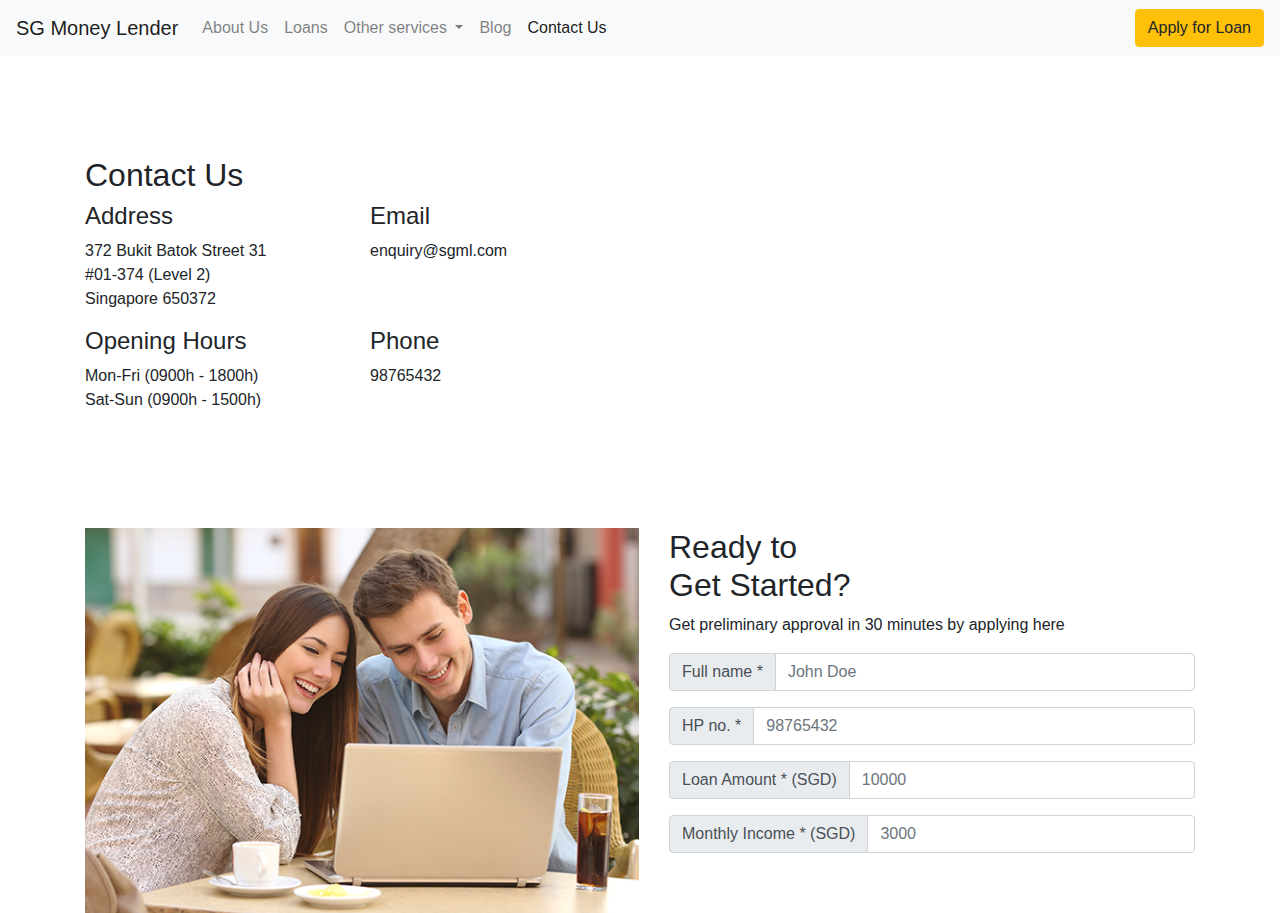
==== contact.html @ 0b42d57b "Add contact page" ====
<html>

<head>
    <!-- Required meta tags -->
    <meta charset="utf-8" />
    <meta name="viewport" content="width=device-width, initial-scale=1" />

    <!-- Awesome font -->
    <link href="https://cdnjs.cloudflare.com/ajax/libs/font-awesome/5.15.4/css/all.min.css" rel="stylesheet" />

    <!-- GoogleFonts -->
    <link rel="preconnect" href="https://fonts.googleapis.com" />
    <link rel="preconnect" href="https://fonts.gstatic.com" crossorigin />
    <link href="https://fonts.googleapis.com/css2?family=Raleway:wght@100;400;700&display=swap" rel="stylesheet" />

    <!-- Bootstrap CSS -->
    <!-- <link href="https://cdn.jsdelivr.net/npm/bootstrap@5.1.1/dist/css/bootstrap.min.css" rel="stylesheet" integrity="sha384-F3w7mX95PdgyTmZZMECAngseQB83DfGTowi0iMjiWaeVhAn4FJkqJByhZMI3AhiU" crossorigin="anonymous"> -->
    <link rel="stylesheet" href="https://maxcdn.bootstrapcdn.com/bootstrap/4.0.0/css/bootstrap.min.css" integrity="sha384-Gn5384xqQ1aoWXA+058RXPxPg6fy4IWvTNh0E263XmFcJlSAwiGgFAW/dAiS6JXm" crossorigin="anonymous" />
    <script src="https://code.jquery.com/jquery-3.2.1.slim.min.js" integrity="sha384-KJ3o2DKtIkvYIK3UENzmM7KCkRr/rE9/Qpg6aAZGJwFDMVNA/GpGFF93hXpG5KkN" crossorigin="anonymous"></script>
    <script src="https://cdnjs.cloudflare.com/ajax/libs/popper.js/1.12.9/umd/popper.min.js" integrity="sha384-ApNbgh9B+Y1QKtv3Rn7W3mgPxhU9K/ScQsAP7hUibX39j7fakFPskvXusvfa0b4Q" crossorigin="anonymous"></script>
    <script src="https://maxcdn.bootstrapcdn.com/bootstrap/4.0.0/js/bootstrap.min.js" integrity="sha384-JZR6Spejh4U02d8jOt6vLEHfe/JQGiRRSQQxSfFWpi1MquVdAyjUar5+76PVCmYl" crossorigin="anonymous"></script>
    <link href="css/styles.css" rel="stylesheet" />
    <link href="css/contact_styles.css" rel="stylesheet" />

    <title>SG Money Lender</title>
</head>

<body>
    <nav class="navbar navbar-expand-lg navbar-light bg-light">
        <a class="navbar-brand" href="#">SG Money Lender</a>
        <button class="navbar-toggler" type="button" data-toggle="collapse" data-target="#navbarSupportedContent" aria-controls="navbarSupportedContent" aria-expanded="false" aria-label="Toggle navigation">
        <span class="navbar-toggler-icon"></span>
      </button>

        <div class="collapse navbar-collapse .justify-content-end" id="navbarSupportedContent">
            <ul class="navbar-nav mr-auto">
                <li class="nav-item">
                    <a class="nav-link" href="#">About Us</a>
                </li>
                <li class="nav-item">
                    <a class="nav-link" href="loans.html">Loans <span class="sr-only">(current)</span></a
            >
          </li>
          <li class="nav-item dropdown">
            <a
              class="nav-link dropdown-toggle"
              href="#"
              id="navbarDropdown"
              role="button"
              data-toggle="dropdown"
              aria-haspopup="true"
              aria-expanded="false"
            >
              Other services
            </a>
                    <div class="dropdown-menu" aria-labelledby="navbarDropdown">
                        <a class="dropdown-item" href="#">Personal Loan</a>
                        <a class="dropdown-item" href="#">Student Loan</a>
                        <div class="dropdown-divider"></div>
                        <a class="dropdown-item" href="#">Other Loans</a>
                    </div>
                </li>
                <li class="nav-item">
                    <a class="nav-link" href="#">Blog</a>
                </li>
                <li class="nav-item active">
                    <a class="nav-link" href="contact.html">Contact Us</a>
                </li>
            </ul>
        </div>
        <button type="button" class="btn btn-warning">Apply for Loan</button>
    </nav>

    <div class="container">
        <div class="row add-space">
            <div class="col-6">
                <h2>Contact Us</h2>
                <div class="row">
                    <div class="col">
                        <h4>Address</h4>
                        <p>372 Bukit Batok Street 31<br>#01-374 (Level 2)<br>Singapore 650372</p>
                    </div>
                    <div class="col">
                        <h4>Email</h4>
                        <p>enquiry@sgml.com</p>
                    </div>
                </div>
                <div class="row">
                    <div class="col">
                        <h4>Opening Hours</h4>
                        <p>Mon-Fri (0900h - 1800h)<br>Sat-Sun (0900h - 1500h)</p>
                    </div>
                    <div class="col">
                        <h4>Phone</h4>
                        <p>98765432</p>
                    </div>
                </div>
            </div>
            <div class="col-6">
                <div class="wpb_map_wraper">
                    <iframe src="https://www.google.com/maps/embed?pb=!1m18!1m12!1m3!1d3988.6961257742837!2d103.74906966475405!3d1.358955799008866!2m3!1f0!2f0!3f0!3m2!1i1024!2i768!4f13.1!3m3!1m2!1s0x31da10361135a86d%3A0xaa0faea4fb11d87e!2sBest+Credit+%7C+Licensed+Moneylender+Singapore+%7C+Personal+Loan+Business+Loan+Review!5e0!3m2!1sen!2ssg!4v1550627260230"
                        width="600" height="250" frameborder="0" style="border: 0px; pointer-events: none;" allowfullscreen=""></iframe></div>
            </div>
        </div>
        <div class="row add-space">
            <div class="col">
                <img src="images/contact_couple.png">
            </div>
            <div class="col">
                <h2>Ready to<br>Get Started?</h2>
                <p>Get preliminary approval in 30 minutes by applying here</p>
                <div class="input-group mb-3">
                    <div class="input-group-prepend">
                        <span class="input-group-text" id="basic-addon3">Full name *</span>
                    </div>
                    <input type="text" class="form-control" id="basic-url" aria-describedby="basic-addon3" placeholder="John Doe">
                </div>
                <div class="input-group mb-3">
                    <div class="input-group-prepend">
                        <span class="input-group-text" id="basic-addon3">HP no. *</span>
                    </div>
                    <input type="text" class="form-control" id="basic-url" aria-describedby="basic-addon3" placeholder="98765432">
                </div>
                <div class="input-group mb-3">
                    <div class="input-group-prepend">
                        <span class="input-group-text" id="basic-addon3">Loan Amount * (SGD)</span>
                    </div>
                    <input type="text" class="form-control" id="basic-url" aria-describedby="basic-addon3" placeholder="10000">
                </div>
                <div class="input-group mb-3">
                    <div class="input-group-prepend">
                        <span class="input-group-text" id="basic-addon3">Monthly Income * (SGD)</span>
                    </div>
                    <input type="text" class="form-control" id="basic-url" aria-describedby="basic-addon3" placeholder="3000">
                </div>
            </div>
        </div>
    </div>

</body>

</html>
---- css/styles.css ----
body {
    font-family: "Poppins", "Open Sans", Arial, Helvetica;
}


/* add space */

.add-space {
    margin-top: 100px;
}
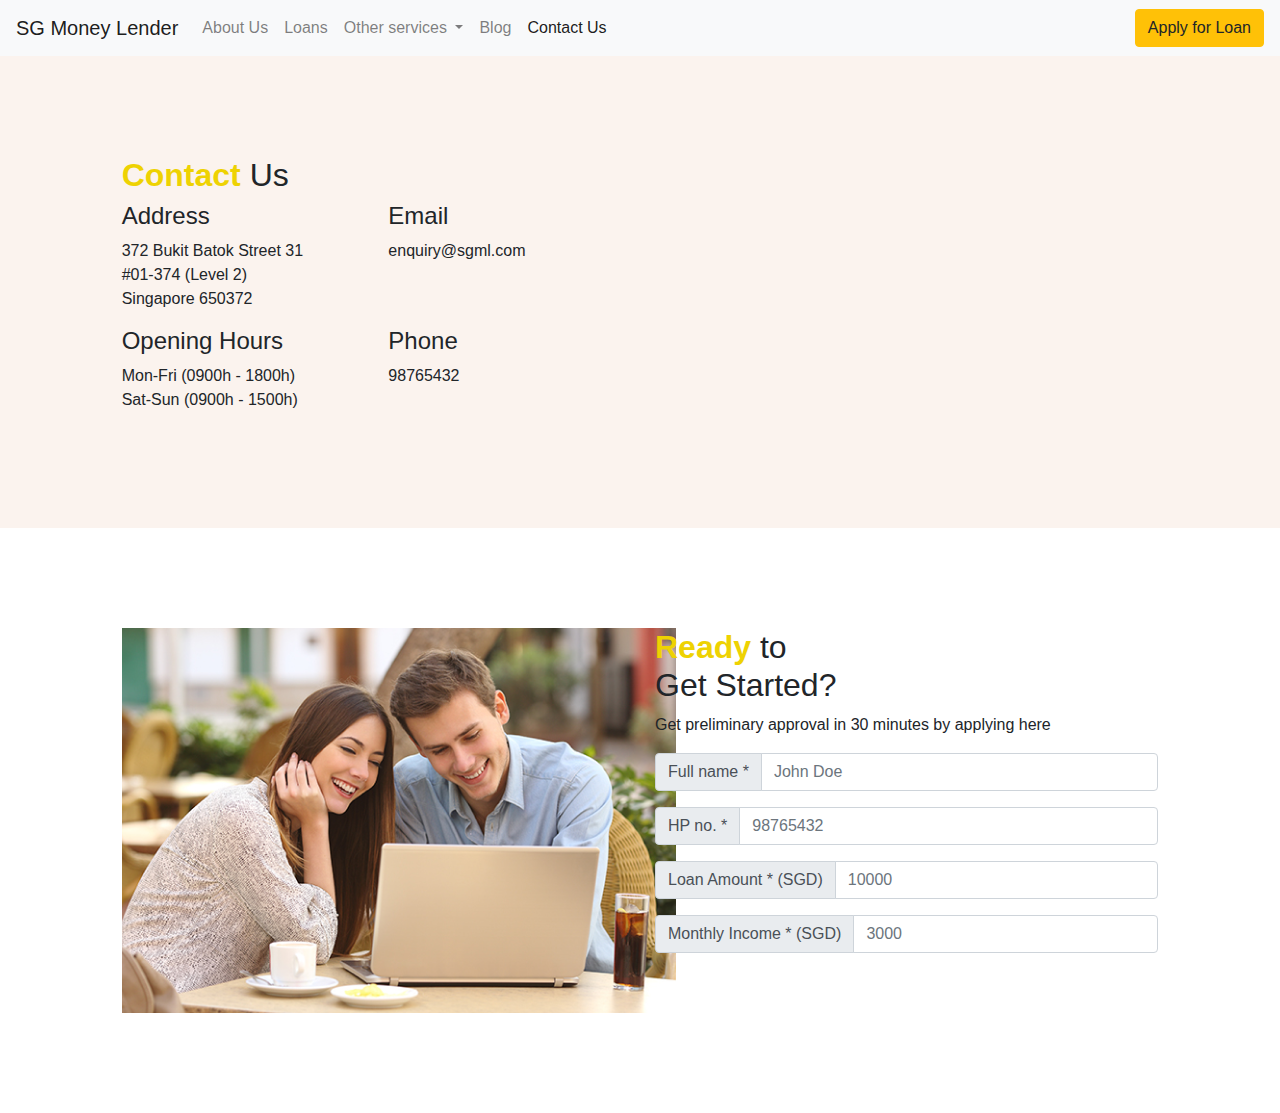
==== commit 3bf5bb50: "Restructure contact page" ====
--- a/contact.html
+++ b/contact.html
@@ -22,12 +22,15 @@
     <link href="css/styles.css" rel="stylesheet" />
     <link href="css/contact_styles.css" rel="stylesheet" />
 
+    <!-- Favicon -->
+    <link href="images/favicon_io/favicon.ico" rel="shortcut icon" type="image/x-icon" />
+
     <title>SG Money Lender</title>
 </head>
 
 <body>
     <nav class="navbar navbar-expand-lg navbar-light bg-light">
-        <a class="navbar-brand" href="#">SG Money Lender</a>
+        <a class="navbar-brand" href="index.html">SG Money Lender</a>
         <button class="navbar-toggler" type="button" data-toggle="collapse" data-target="#navbarSupportedContent" aria-controls="navbarSupportedContent" aria-expanded="false" aria-label="Toggle navigation">
         <span class="navbar-toggler-icon"></span>
       </button>
@@ -71,14 +74,17 @@
         <button type="button" class="btn btn-warning">Apply for Loan</button>
     </nav>
 
-    <div class="container">
-        <div class="row add-space">
-            <div class="col-6">
-                <h2>Contact Us</h2>
+    <div class="container-fluid">
+        <div class="row add-margin bg-yellow">
+            <div class="col-1"></div>
+            <div class="col-5">
+                <h2><span id="text-bold">Contact</span> Us</h2>
                 <div class="row">
                     <div class="col">
                         <h4>Address</h4>
-                        <p>372 Bukit Batok Street 31<br>#01-374 (Level 2)<br>Singapore 650372</p>
+                        <p>
+                            372 Bukit Batok Street 31<br />#01-374 (Level 2)<br />Singapore 650372
+                        </p>
                     </div>
                     <div class="col">
                         <h4>Email</h4>
@@ -88,7 +94,7 @@
                 <div class="row">
                     <div class="col">
                         <h4>Opening Hours</h4>
-                        <p>Mon-Fri (0900h - 1800h)<br>Sat-Sun (0900h - 1500h)</p>
+                        <p>Mon-Fri (0900h - 1800h)<br />Sat-Sun (0900h - 1500h)</p>
                     </div>
                     <div class="col">
                         <h4>Phone</h4>
@@ -96,47 +102,69 @@
                     </div>
                 </div>
             </div>
-            <div class="col-6">
+            <div class="col-5">
                 <div class="wpb_map_wraper">
                     <iframe src="https://www.google.com/maps/embed?pb=!1m18!1m12!1m3!1d3988.6961257742837!2d103.74906966475405!3d1.358955799008866!2m3!1f0!2f0!3f0!3m2!1i1024!2i768!4f13.1!3m3!1m2!1s0x31da10361135a86d%3A0xaa0faea4fb11d87e!2sBest+Credit+%7C+Licensed+Moneylender+Singapore+%7C+Personal+Loan+Business+Loan+Review!5e0!3m2!1sen!2ssg!4v1550627260230"
-                        width="600" height="250" frameborder="0" style="border: 0px; pointer-events: none;" allowfullscreen=""></iframe></div>
+                        width="600" height="250" frameborder="0" style="border: 0px; pointer-events: none" allowfullscreen=""></iframe>
+                </div>
             </div>
         </div>
-        <div class="row add-space">
-            <div class="col">
-                <img src="images/contact_couple.png">
+        <div class="row add-margin">
+            <div class="col-1"></div>
+            <div class="col-5">
+                <img src="images/contact_couple.png" />
             </div>
-            <div class="col">
-                <h2>Ready to<br>Get Started?</h2>
+            <div class="col-5">
+                <h2><span id="text-bold">Ready</span> to<br />Get Started?</h2>
                 <p>Get preliminary approval in 30 minutes by applying here</p>
                 <div class="input-group mb-3">
                     <div class="input-group-prepend">
-                        <span class="input-group-text" id="basic-addon3">Full name *</span>
+                        <span class="input-group-text" id="basic-addon3">Full name *</span
+              >
+            </div>
+            <input
+              type="text"
+              class="form-control"
+              id="basic-url"
+              aria-describedby="basic-addon3"
+              placeholder="John Doe"
+            />
+          </div>
+          <div class="input-group mb-3">
+            <div class="input-group-prepend">
+              <span class="input-group-text" id="basic-addon3">HP no. *</span>
                     </div>
-                    <input type="text" class="form-control" id="basic-url" aria-describedby="basic-addon3" placeholder="John Doe">
+                    <input type="text" class="form-control" id="basic-url" aria-describedby="basic-addon3" placeholder="98765432" />
                 </div>
                 <div class="input-group mb-3">
                     <div class="input-group-prepend">
-                        <span class="input-group-text" id="basic-addon3">HP no. *</span>
-                    </div>
-                    <input type="text" class="form-control" id="basic-url" aria-describedby="basic-addon3" placeholder="98765432">
-                </div>
-                <div class="input-group mb-3">
-                    <div class="input-group-prepend">
-                        <span class="input-group-text" id="basic-addon3">Loan Amount * (SGD)</span>
-                    </div>
-                    <input type="text" class="form-control" id="basic-url" aria-describedby="basic-addon3" placeholder="10000">
-                </div>
-                <div class="input-group mb-3">
-                    <div class="input-group-prepend">
-                        <span class="input-group-text" id="basic-addon3">Monthly Income * (SGD)</span>
-                    </div>
-                    <input type="text" class="form-control" id="basic-url" aria-describedby="basic-addon3" placeholder="3000">
-                </div>
+                        <span class="input-group-text" id="basic-addon3">Loan Amount * (SGD)</span
+              >
             </div>
+            <input
+              type="text"
+              class="form-control"
+              id="basic-url"
+              aria-describedby="basic-addon3"
+              placeholder="10000"
+            />
+          </div>
+          <div class="input-group mb-3">
+            <div class="input-group-prepend">
+              <span class="input-group-text" id="basic-addon3"
+                >Monthly Income * (SGD)</span
+              >
+            </div>
+            <input
+              type="text"
+              class="form-control"
+              id="basic-url"
+              aria-describedby="basic-addon3"
+              placeholder="3000"
+            />
+          </div>
         </div>
+      </div>
     </div>
-
-</body>
-
+  </body>
 </html>--- a/css/styles.css
+++ b/css/styles.css
@@ -2,9 +2,11 @@
     font-family: "Poppins", "Open Sans", Arial, Helvetica;
 }
 
+.container {
+    position: relative;
+}
 
-/* add space */
-
-.add-space {
-    margin-top: 100px;
+#text-bold {
+    color: #eed202;
+    font-weight: bolder;
 }--- a/css/contact_styles.css
+++ b/css/contact_styles.css
@@ -0,0 +1,12 @@
+.add-margin {
+    padding: 100px 0px;
+}
+
+#text-yellow {
+    color: #eed202;
+    font-weight: bolder;
+}
+
+.bg-yellow {
+    background-color: #FBF3EE;
+}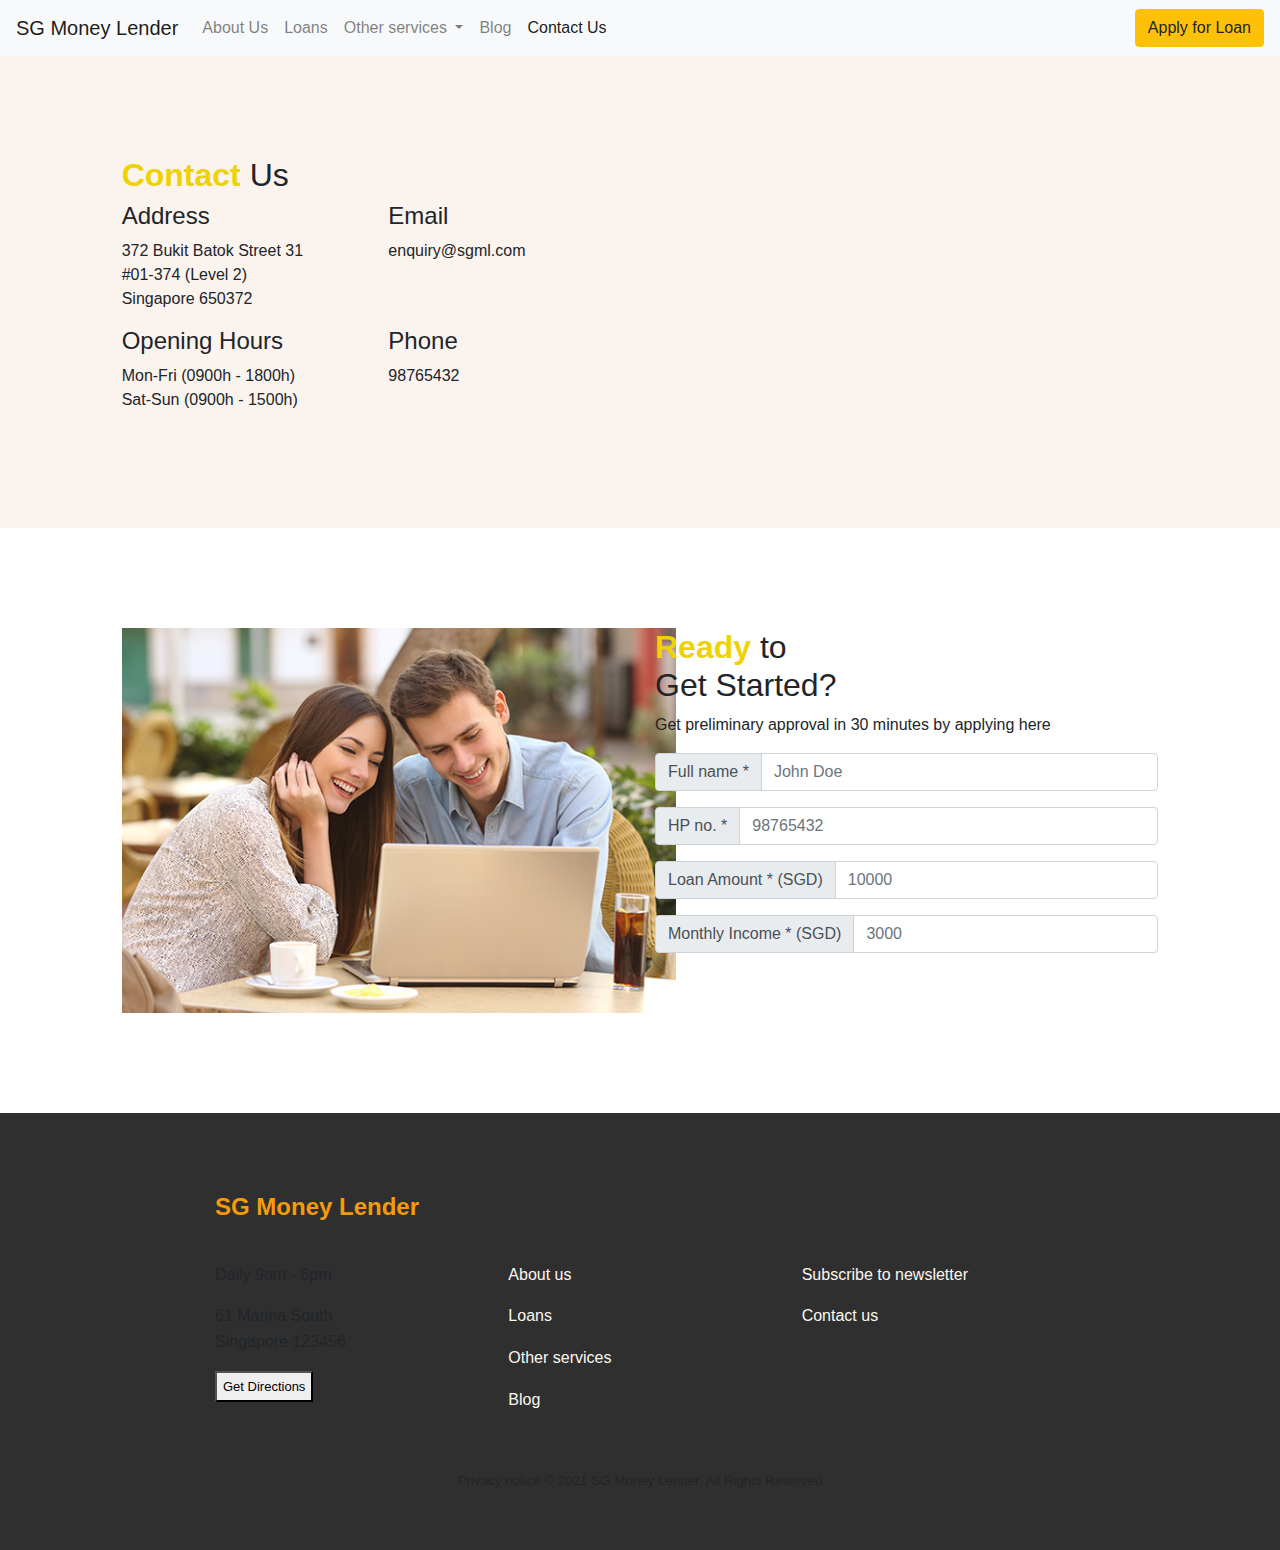
==== commit 9158cafc: "Add footer" ====
--- a/contact.html
+++ b/contact.html
@@ -166,5 +166,34 @@
         </div>
       </div>
     </div>
+    <footer>
+    <div class="container-fluid">
+        <div class="row">
+            <div class="col-12 dark-text" style="padding-bottom: 32px;"><h4>SG Money Lender</h4></div>
+        </div>  
+        <div class="row dark-text">
+            <div class="col-md-4">   
+                <p>Daily 9am - 6pm</p>
+                <p>61 Marina South<br>Singapore 123456</p>
+                
+                <button class="button-filled" style="font-size: small;" onclick="location.href=('https://www.google.com/maps/dir/Nanyang+Drive,+NTU+North+Spine+Plaza,+Singapore/Moneylender+Singapore,+Singapore+238164/@1.3170488,103.7311568,13z/data=!3m1!4b1!4m14!4m13!1m5!1m1!1s0x31da0f0ac6affff9:0x31f01545f2a58d3f!2m2!1d103.6808217!2d1.347064!1m5!1m1!1s0x31da1990db4f28ad:0x67541aecdade9d2a!2m2!1d103.8379945!2d1.3002663!3e3')">Get Directions</button>
+            </div>
+            <div class="col-md-4">   
+                <a href="#"><p>About us</p></a>
+                <a href="loans.html"><p>Loans</p></a>
+                <a href="#"><p>Other services</p></a>
+                <a href="#"><p>Blog</p></a>
+            </div>
+            <div class="col-md-4">   
+                <a href="#"><p>Subscribe to newsletter</p></a>
+                <a href="contact.html"><p>Contact us</p></a>
+            </div>
+
+        </div>  
+        <div class="row" style="text-align: center; padding-top: 40px;">
+            <div class="col-12 dark-text" style="font-size: smaller;"><p>Privacy notice © 2021 SG Money Lender. All Rights Reserved</p></div>
+        </div>  
+    </div>
+</footer>
   </body>
-</html>+</html>
--- a/css/styles.css
+++ b/css/styles.css
@@ -9,4 +9,36 @@
 #text-bold {
     color: #eed202;
     font-weight: bolder;
-}+}
+
+:root {
+    --gray-color: #2F2F2F;
+    --darkorange-color: #D18711;
+    --orange-color: #F59B09;
+    --light-color: #FDF7F0;
+  }
+  
+
+footer {
+    background-color:var(--gray-color);  
+    padding: 80px 200px 40px 200px; 
+    line-height: 1.6em;
+  }
+      
+  footer h4 {
+    color: var(--orange-color);
+    font-weight: bold;
+  }
+  
+  footer a {
+    color: var(--light-color);
+  }
+  
+  footer a:hover {
+    color:var(--orange-color);
+  }
+  
+  footer .button-filled:hover{
+    color:var(--gray-color);
+    background-color:var(--light-color);
+  }
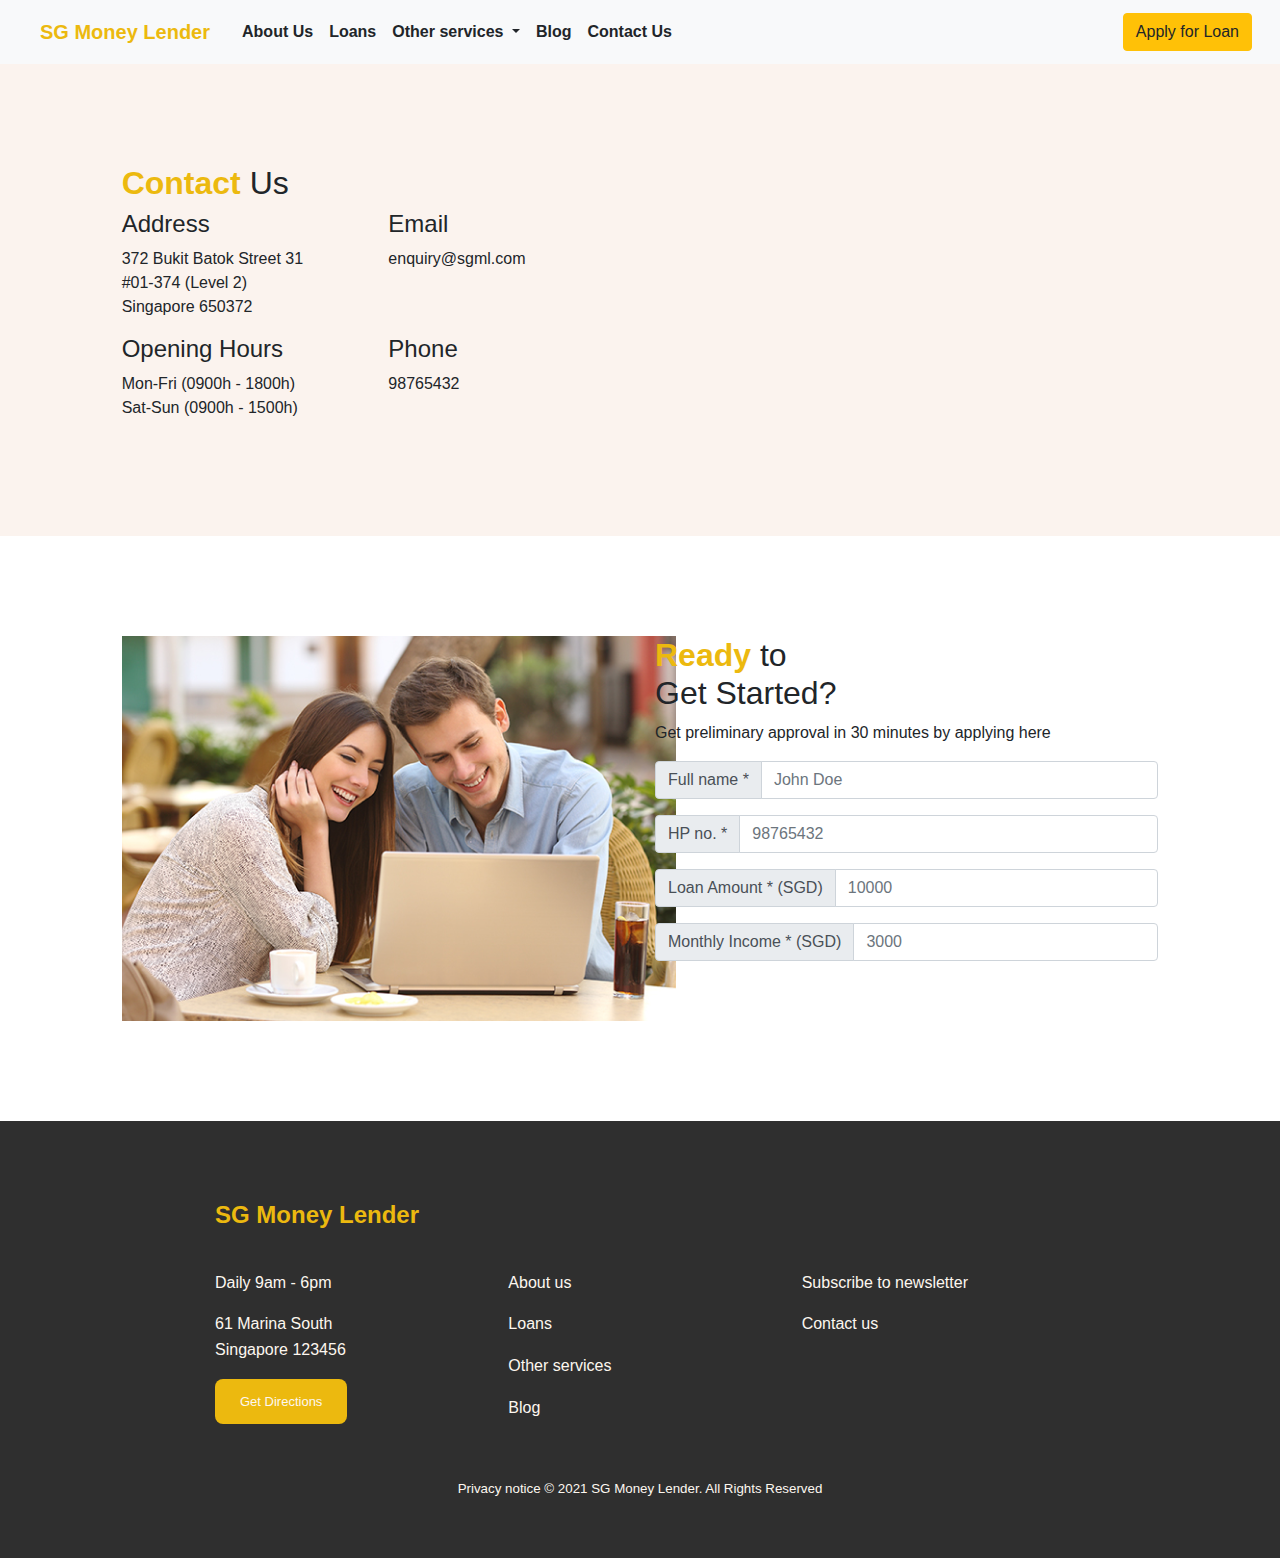
==== commit 90575a61: "Fix layout" ====
--- a/contact.html
+++ b/contact.html
@@ -30,7 +30,7 @@
 
 <body>
     <nav class="navbar navbar-expand-lg navbar-light bg-light">
-        <a class="navbar-brand" href="index.html">SG Money Lender</a>
+        <a class="navbar-brand itemtitle" href="index.html">SG Money Lender</a>
         <button class="navbar-toggler" type="button" data-toggle="collapse" data-target="#navbarSupportedContent" aria-controls="navbarSupportedContent" aria-expanded="false" aria-label="Toggle navigation">
         <span class="navbar-toggler-icon"></span>
       </button>
@@ -38,15 +38,15 @@
         <div class="collapse navbar-collapse .justify-content-end" id="navbarSupportedContent">
             <ul class="navbar-nav mr-auto">
                 <li class="nav-item">
-                    <a class="nav-link" href="#">About Us</a>
+                    <a class="nav-link item" href="#">About Us</a>
                 </li>
                 <li class="nav-item">
-                    <a class="nav-link" href="loans.html">Loans <span class="sr-only">(current)</span></a
+                    <a class="nav-link item" href="loans.html">Loans <span class="sr-only">(current)</span></a
             >
           </li>
           <li class="nav-item dropdown">
             <a
-              class="nav-link dropdown-toggle"
+              class="nav-link dropdown-toggle item"
               href="#"
               id="navbarDropdown"
               role="button"
@@ -64,10 +64,10 @@
                     </div>
                 </li>
                 <li class="nav-item">
-                    <a class="nav-link" href="#">Blog</a>
+                    <a class="nav-link item" href="#">Blog</a>
                 </li>
                 <li class="nav-item active">
-                    <a class="nav-link" href="contact.html">Contact Us</a>
+                    <a class="nav-link item" href="contact.html">Contact Us</a>
                 </li>
             </ul>
         </div>
@@ -167,33 +167,42 @@
       </div>
     </div>
     <footer>
-    <div class="container-fluid">
+      <div class="container-fluid">
         <div class="row">
-            <div class="col-12 dark-text" style="padding-bottom: 32px;"><h4>SG Money Lender</h4></div>
-        </div>  
+          <div class="col-12 dark-text" style="padding-bottom: 32px">
+            <h4>SG Money Lender</h4>
+          </div>
+        </div>
         <div class="row dark-text">
-            <div class="col-md-4">   
-                <p>Daily 9am - 6pm</p>
-                <p>61 Marina South<br>Singapore 123456</p>
-                
-                <button class="button-filled" style="font-size: small;" onclick="location.href=('https://www.google.com/maps/dir/Nanyang+Drive,+NTU+North+Spine+Plaza,+Singapore/Moneylender+Singapore,+Singapore+238164/@1.3170488,103.7311568,13z/data=!3m1!4b1!4m14!4m13!1m5!1m1!1s0x31da0f0ac6affff9:0x31f01545f2a58d3f!2m2!1d103.6808217!2d1.347064!1m5!1m1!1s0x31da1990db4f28ad:0x67541aecdade9d2a!2m2!1d103.8379945!2d1.3002663!3e3')">Get Directions</button>
-            </div>
-            <div class="col-md-4">   
-                <a href="#"><p>About us</p></a>
-                <a href="loans.html"><p>Loans</p></a>
-                <a href="#"><p>Other services</p></a>
-                <a href="#"><p>Blog</p></a>
-            </div>
-            <div class="col-md-4">   
-                <a href="#"><p>Subscribe to newsletter</p></a>
-                <a href="contact.html"><p>Contact us</p></a>
-            </div>
-
-        </div>  
-        <div class="row" style="text-align: center; padding-top: 40px;">
-            <div class="col-12 dark-text" style="font-size: smaller;"><p>Privacy notice © 2021 SG Money Lender. All Rights Reserved</p></div>
-        </div>  
-    </div>
-</footer>
+          <div class="col-md-4">
+            <p>Daily 9am - 6pm</p>
+            <p>61 Marina South<br />Singapore 123456</p>
+
+            <button
+              class="button-filled"
+              style="font-size: small"
+              onclick="location.href=('https://www.google.com/maps/dir/Nanyang+Drive,+NTU+North+Spine+Plaza,+Singapore/Moneylender+Singapore,+Singapore+238164/@1.3170488,103.7311568,13z/data=!3m1!4b1!4m14!4m13!1m5!1m1!1s0x31da0f0ac6affff9:0x31f01545f2a58d3f!2m2!1d103.6808217!2d1.347064!1m5!1m1!1s0x31da1990db4f28ad:0x67541aecdade9d2a!2m2!1d103.8379945!2d1.3002663!3e3')"
+            >
+              Get Directions
+            </button>
+          </div>
+          <div class="col-md-4">
+            <a href="#"><p>About us</p></a>
+            <a href="loans.html"><p>Loans</p></a>
+            <a href="#"><p>Other services</p></a>
+            <a href="#"><p>Blog</p></a>
+          </div>
+          <div class="col-md-4">
+            <a href="#"><p>Subscribe to newsletter</p></a>
+            <a href="contact.html"><p>Contact us</p></a>
+          </div>
+        </div>
+        <div class="row" style="text-align: center; padding-top: 40px">
+          <div class="col-12 dark-text" style="font-size: smaller">
+            <p>Privacy notice © 2021 SG Money Lender. All Rights Reserved</p>
+          </div>
+        </div>
+      </div>
+    </footer>
   </body>
-</html>
+</html>--- a/css/styles.css
+++ b/css/styles.css
@@ -1,3 +1,10 @@
+:root {
+    --gray-color: #2F2F2F;
+    --darkorange-color: #dda919;
+    --orange-color: #ecb90f;
+    --light-color: #FDF7F0;
+}
+
 body {
     font-family: "Poppins", "Open Sans", Arial, Helvetica;
 }
@@ -7,38 +14,147 @@
 }
 
 #text-bold {
-    color: #eed202;
+    color: #ecb90f;
     font-weight: bolder;
 }
 
-:root {
-    --gray-color: #2F2F2F;
-    --darkorange-color: #D18711;
-    --orange-color: #F59B09;
-    --light-color: #FDF7F0;
-  }
-  
+.item {
+    color: var(--grey-color) !important;
+    font-weight: bold;
+}
+
+.item:hover {
+    color: var(--darkorange-color) !important;
+}
+
+.itemtitle {
+    color: var(--orange-color) !important;
+    font-weight: bold;
+    margin: 4px 24px;
+}
+
+.itemtitle:hover {
+    color: var(--darkorange-color) !important;
+}
+
+nav button {
+    border: none;
+    border-radius: 8px;
+    outline: 0;
+    display: inline-block;
+    padding: 10px 16px;
+    margin-right: 12px;
+    color: var(--light-color);
+    background-color: var(--orange-color);
+    text-align: center;
+    cursor: pointer;
+    font-size: 16px;
+    font-weight: bold;
+}
+
+nav button:hover {
+    color: var(--light-color);
+    background-color: var(--gray-color);
+}
 
 footer {
-    background-color:var(--gray-color);  
-    padding: 80px 200px 40px 200px; 
+    background-color: var(--gray-color);
+    padding: 80px 200px 40px 200px;
     line-height: 1.6em;
-  }
-      
-  footer h4 {
+}
+
+footer h4 {
     color: var(--orange-color);
     font-weight: bold;
-  }
-  
-  footer a {
+}
+
+footer a {
     color: var(--light-color);
-  }
-  
-  footer a:hover {
-    color:var(--orange-color);
-  }
-  
-  footer .button-filled:hover{
-    color:var(--gray-color);
-    background-color:var(--light-color);
-  }
+}
+
+footer a:hover {
+    color: var(--orange-color);
+}
+
+footer .button-filled {
+    border: none;
+    border-radius: 8px;
+    outline: 0;
+    display: inline-block;
+    padding: 10px 25px;
+    color: var(--light-color);
+    background-color: var(--orange-color);
+    text-align: center;
+    cursor: pointer;
+}
+
+footer .button-filled:hover {
+    text-decoration: underline;
+    color: var(--gray-color);
+    background-color: var(--light-color);
+}
+
+footer .dark-text h2 {
+    color: var(--orange-color)
+}
+
+footer .dark-text {
+    color: var(--light-color)
+}
+
+.button-filled {
+    border: none;
+    border-radius: 8px;
+    outline: 0;
+    display: inline-block;
+    padding: 10px 25px;
+    color: var(--light-color);
+    background-color: var(--orange-color);
+    text-align: center;
+    cursor: pointer;
+}
+
+.button-filled:hover {
+    text-decoration: underline;
+    border-radius: 8px;
+    background-color: var(--gray-color);
+    color: white;
+}
+
+.button-unfilled {
+    border-color: var(--orange-color);
+    border-width: 1px;
+    border-radius: 8px;
+    display: inline-block;
+    padding: 10px 25px;
+    color: var(--orange-color);
+    background-color: transparent;
+    text-align: center;
+    cursor: pointer;
+}
+
+.button-unfilled:hover {
+    text-decoration: underline;
+    border-radius: 8px;
+    background-color: var(--orange-color);
+    color: white;
+}
+
+.button-translucent {
+    border-color: transparent;
+    border-radius: 8px;
+    border-width: 0px;
+    display: inline-block;
+    padding: 10px 25px;
+    color: var(--light-color);
+    background-color: var(--darkorange-color);
+    text-align: center;
+    cursor: pointer;
+}
+
+.button-translucent:hover {
+    text-decoration: underline;
+    border-radius: 8px;
+    background-color: rgb(255, 255, 255);
+    color: var(--darkorange-color);
+}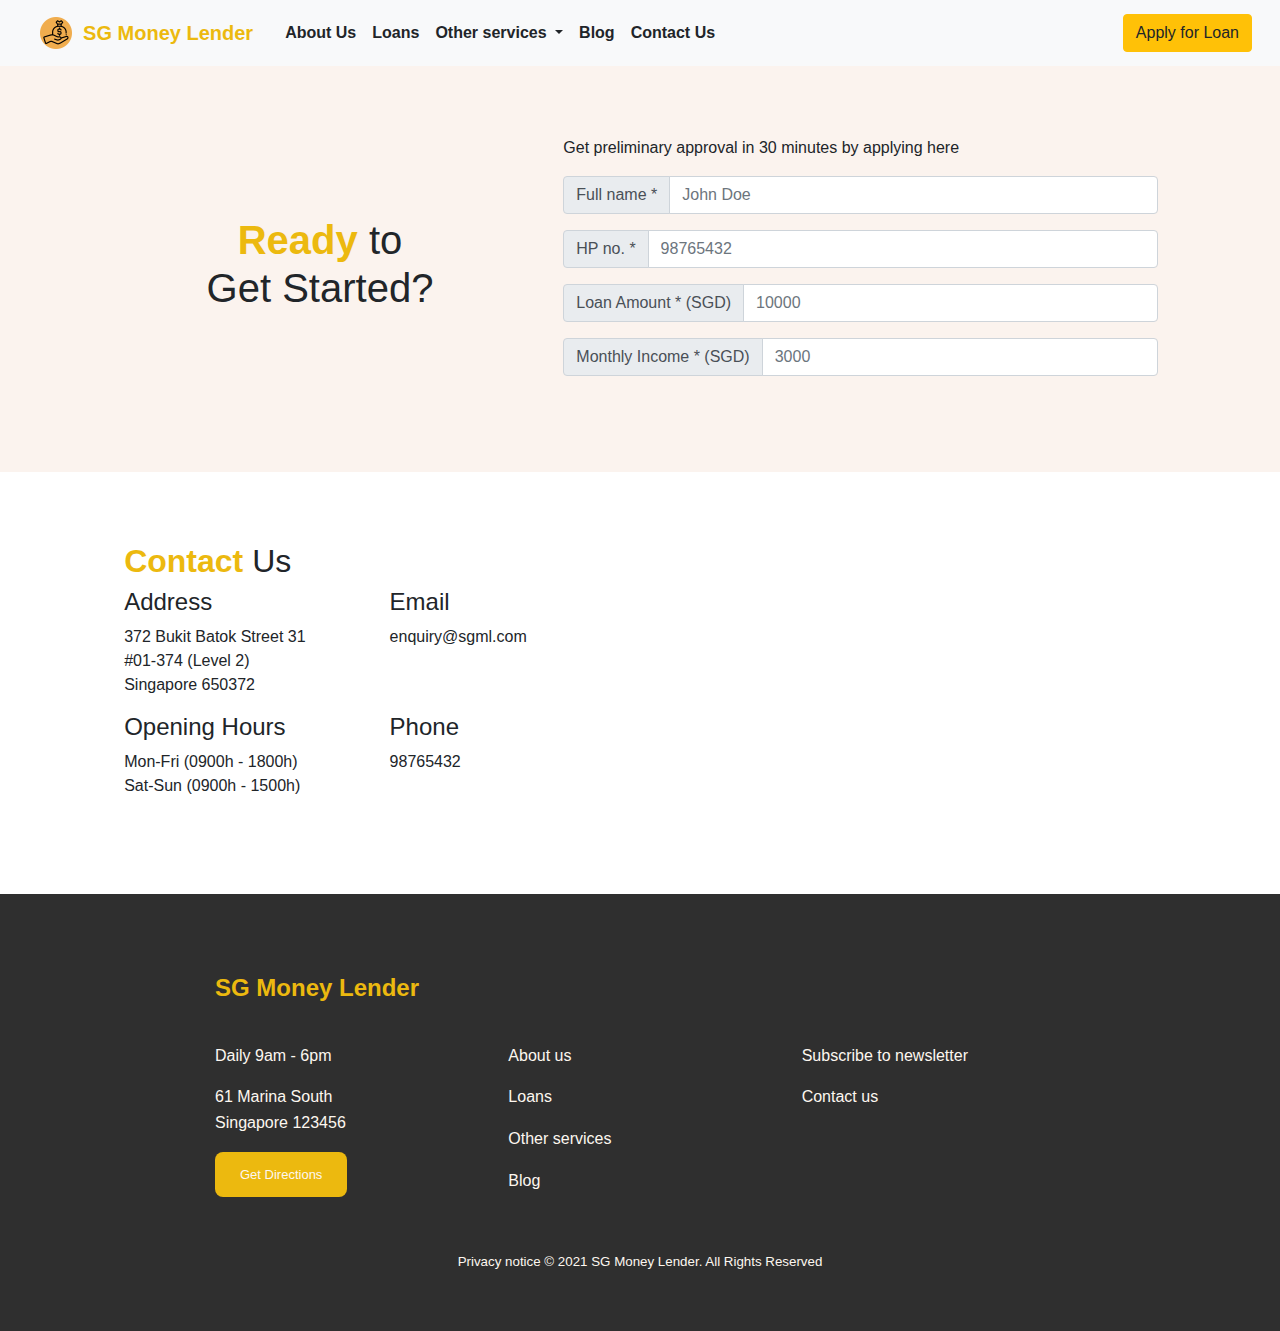
==== commit 705860c5: "Change contact page layout" ====
--- a/contact.html
+++ b/contact.html
@@ -30,7 +30,8 @@
 
 <body>
     <nav class="navbar navbar-expand-lg navbar-light bg-light">
-        <a class="navbar-brand itemtitle" href="index.html">SG Money Lender</a>
+        <a class="navbar-brand itemtitle" href="index.html"><img src="/images/favicon_io/favicon-32x32.png" />&nbsp; SG Money Lender
+        </a>
         <button class="navbar-toggler" type="button" data-toggle="collapse" data-target="#navbarSupportedContent" aria-controls="navbarSupportedContent" aria-expanded="false" aria-label="Toggle navigation">
         <span class="navbar-toggler-icon"></span>
       </button>
@@ -75,47 +76,15 @@
     </nav>
 
     <div class="container-fluid">
-        <div class="row add-margin bg-yellow">
+        <div class="row bg-yellow">
+            <!-- <div class="col-1"></div> -->
             <div class="col-1"></div>
-            <div class="col-5">
-                <h2><span id="text-bold">Contact</span> Us</h2>
-                <div class="row">
-                    <div class="col">
-                        <h4>Address</h4>
-                        <p>
-                            372 Bukit Batok Street 31<br />#01-374 (Level 2)<br />Singapore 650372
-                        </p>
-                    </div>
-                    <div class="col">
-                        <h4>Email</h4>
-                        <p>enquiry@sgml.com</p>
-                    </div>
-                </div>
-                <div class="row">
-                    <div class="col">
-                        <h4>Opening Hours</h4>
-                        <p>Mon-Fri (0900h - 1800h)<br />Sat-Sun (0900h - 1500h)</p>
-                    </div>
-                    <div class="col">
-                        <h4>Phone</h4>
-                        <p>98765432</p>
-                    </div>
-                </div>
-            </div>
-            <div class="col-5">
-                <div class="wpb_map_wraper">
-                    <iframe src="https://www.google.com/maps/embed?pb=!1m18!1m12!1m3!1d3988.6961257742837!2d103.74906966475405!3d1.358955799008866!2m3!1f0!2f0!3f0!3m2!1i1024!2i768!4f13.1!3m3!1m2!1s0x31da10361135a86d%3A0xaa0faea4fb11d87e!2sBest+Credit+%7C+Licensed+Moneylender+Singapore+%7C+Personal+Loan+Business+Loan+Review!5e0!3m2!1sen!2ssg!4v1550627260230"
-                        width="600" height="250" frameborder="0" style="border: 0px; pointer-events: none" allowfullscreen=""></iframe>
-                </div>
-            </div>
-        </div>
-        <div class="row add-margin">
-            <div class="col-1"></div>
-            <div class="col-5">
-                <img src="images/contact_couple.png" />
-            </div>
-            <div class="col-5">
-                <h2><span id="text-bold">Ready</span> to<br />Get Started?</h2>
+            <div class="col-4 px-0 justify-center text-center">
+                <!-- <img class="image" src="images/contact_couple.png" /> -->
+                <h1><span id="text-bold">Ready</span> to<br />Get Started?</h1>
+            </div>
+            <div class="col-6 justify-center">
+                <!-- <h2><span id="text-bold">Ready</span> to<br />Get Started?</h2> -->
                 <p>Get preliminary approval in 30 minutes by applying here</p>
                 <div class="input-group mb-3">
                     <div class="input-group-prepend">
@@ -166,43 +135,91 @@
         </div>
       </div>
     </div>
-    <footer>
-      <div class="container-fluid">
-        <div class="row">
-          <div class="col-12 dark-text" style="padding-bottom: 32px">
-            <h4>SG Money Lender</h4>
-          </div>
-        </div>
-        <div class="row dark-text">
-          <div class="col-md-4">
-            <p>Daily 9am - 6pm</p>
-            <p>61 Marina South<br />Singapore 123456</p>
-
-            <button
-              class="button-filled"
-              style="font-size: small"
-              onclick="location.href=('https://www.google.com/maps/dir/Nanyang+Drive,+NTU+North+Spine+Plaza,+Singapore/Moneylender+Singapore,+Singapore+238164/@1.3170488,103.7311568,13z/data=!3m1!4b1!4m14!4m13!1m5!1m1!1s0x31da0f0ac6affff9:0x31f01545f2a58d3f!2m2!1d103.6808217!2d1.347064!1m5!1m1!1s0x31da1990db4f28ad:0x67541aecdade9d2a!2m2!1d103.8379945!2d1.3002663!3e3')"
-            >
+    <div class="add-margin bg-yellow"></div>
+    <div class="row">
+      <div class="col-1"></div>
+      <div class="col-5 justify-center">
+        <h2><span id="text-bold">Contact</span> Us</h2>
+                        <div class="row">
+                            <div class="col">
+                                <h4>Address</h4>
+                                <p>
+                                    372 Bukit Batok Street 31<br />#01-374 (Level 2)<br />Singapore 650372
+                                </p>
+                            </div>
+                            <div class="col">
+                                <h4>Email</h4>
+                                <p>enquiry@sgml.com</p>
+                            </div>
+                        </div>
+                        <div class="row">
+                            <div class="col">
+                                <h4>Opening Hours</h4>
+                                <p>Mon-Fri (0900h - 1800h)<br />Sat-Sun (0900h - 1500h)</p>
+                            </div>
+                            <div class="col">
+                                <h4>Phone</h4>
+                                <p>98765432</p>
+                            </div>
+                        </div>
+                    </div>
+                    <div class="col-6 px-0">
+                        <div class="wpb_map_wraper image justify-center">
+                            <iframe src="https://www.google.com/maps/embed?pb=!1m18!1m12!1m3!1d3988.6961257742837!2d103.74906966475405!3d1.358955799008866!2m3!1f0!2f0!3f0!3m2!1i1024!2i768!4f13.1!3m3!1m2!1s0x31da10361135a86d%3A0xaa0faea4fb11d87e!2sBest+Credit+%7C+Licensed+Moneylender+Singapore+%7C+Personal+Loan+Business+Loan+Review!5e0!3m2!1sen!2ssg!4v1550627260230"
+                                width="600" height="250" frameborder="0" style="border: 0px; pointer-events: none" allowfullscreen=""></iframe>
+                        </div>
+                        <div>
+                            <!-- <img class="image" src="images/mbs2.jpg" /> -->
+                        </div>
+                    </div>
+                </div>
+                <div class="add-margin"></div>
+                <footer>
+                    <div class="container-fluid">
+                        <div class="row">
+                            <div class="col-12 dark-text" style="padding-bottom: 32px">
+                                <h4>SG Money Lender</h4>
+                            </div>
+                        </div>
+                        <div class="row dark-text">
+                            <div class="col-md-4">
+                                <p>Daily 9am - 6pm</p>
+                                <p>61 Marina South<br />Singapore 123456</p>
+
+                                <button class="button-filled" style="font-size: small" onclick="location.href=('https://www.google.com/maps/dir/Nanyang+Drive,+NTU+North+Spine+Plaza,+Singapore/Moneylender+Singapore,+Singapore+238164/@1.3170488,103.7311568,13z/data=!3m1!4b1!4m14!4m13!1m5!1m1!1s0x31da0f0ac6affff9:0x31f01545f2a58d3f!2m2!1d103.6808217!2d1.347064!1m5!1m1!1s0x31da1990db4f28ad:0x67541aecdade9d2a!2m2!1d103.8379945!2d1.3002663!3e3')">
               Get Directions
             </button>
-          </div>
-          <div class="col-md-4">
-            <a href="#"><p>About us</p></a>
-            <a href="loans.html"><p>Loans</p></a>
-            <a href="#"><p>Other services</p></a>
-            <a href="#"><p>Blog</p></a>
-          </div>
-          <div class="col-md-4">
-            <a href="#"><p>Subscribe to newsletter</p></a>
-            <a href="contact.html"><p>Contact us</p></a>
-          </div>
-        </div>
-        <div class="row" style="text-align: center; padding-top: 40px">
-          <div class="col-12 dark-text" style="font-size: smaller">
-            <p>Privacy notice © 2021 SG Money Lender. All Rights Reserved</p>
-          </div>
-        </div>
-      </div>
-    </footer>
-  </body>
+                            </div>
+                            <div class="col-md-4">
+                                <a href="#">
+                                    <p>About us</p>
+                                </a>
+                                <a href="loans.html">
+                                    <p>Loans</p>
+                                </a>
+                                <a href="#">
+                                    <p>Other services</p>
+                                </a>
+                                <a href="#">
+                                    <p>Blog</p>
+                                </a>
+                            </div>
+                            <div class="col-md-4">
+                                <a href="#">
+                                    <p>Subscribe to newsletter</p>
+                                </a>
+                                <a href="contact.html">
+                                    <p>Contact us</p>
+                                </a>
+                            </div>
+                        </div>
+                        <div class="row" style="text-align: center; padding-top: 40px">
+                            <div class="col-12 dark-text" style="font-size: smaller">
+                                <p>Privacy notice © 2021 SG Money Lender. All Rights Reserved</p>
+                            </div>
+                        </div>
+                    </div>
+                </footer>
+</body>
+
 </html>--- a/css/styles.css
+++ b/css/styles.css
@@ -1,3 +1,7 @@
+html {
+    scroll-behavior: smooth;
+}
+
 :root {
     --gray-color: #2F2F2F;
     --darkorange-color: #dda919;
@@ -31,6 +35,8 @@
     color: var(--orange-color) !important;
     font-weight: bold;
     margin: 4px 24px;
+    display: flex;
+    align-items: center;
 }
 
 .itemtitle:hover {
--- a/css/contact_styles.css
+++ b/css/contact_styles.css
@@ -1,5 +1,5 @@
 .add-margin {
-    padding: 100px 0px;
+    padding: 40px 0px;
 }
 
 #text-yellow {
@@ -9,4 +9,27 @@
 
 .bg-yellow {
     background-color: #FBF3EE;
+}
+
+.image {
+    width: 100%;
+    height: 100%;
+}
+
+.justify-center {
+    justify-content: center;
+    align-items: center;
+    margin-top: 70px;
+    padding-left: 30px;
+}
+
+.ready {
+    justify-content: center;
+    align-items: center;
+    /* margin-left: 150px; */
+}
+
+.text-center {
+    text-align: center;
+    padding-top: 80px;
 }